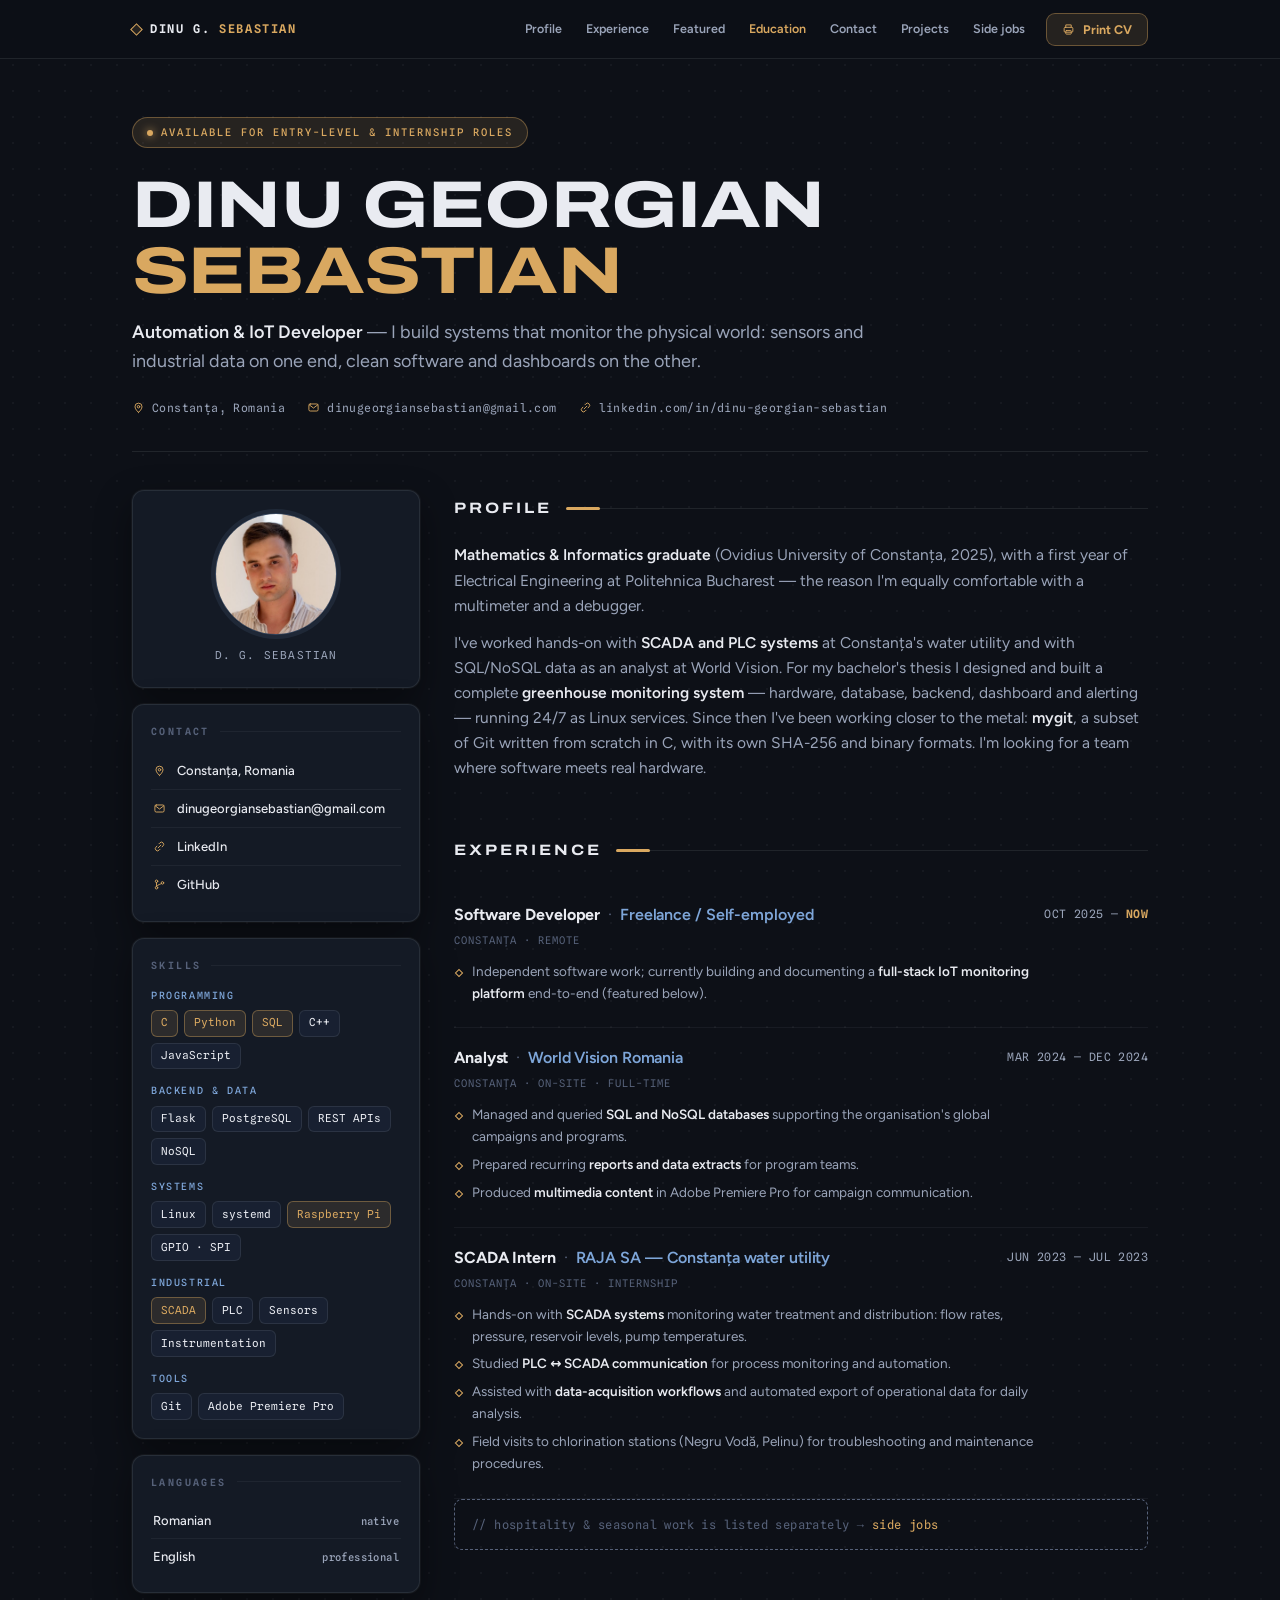
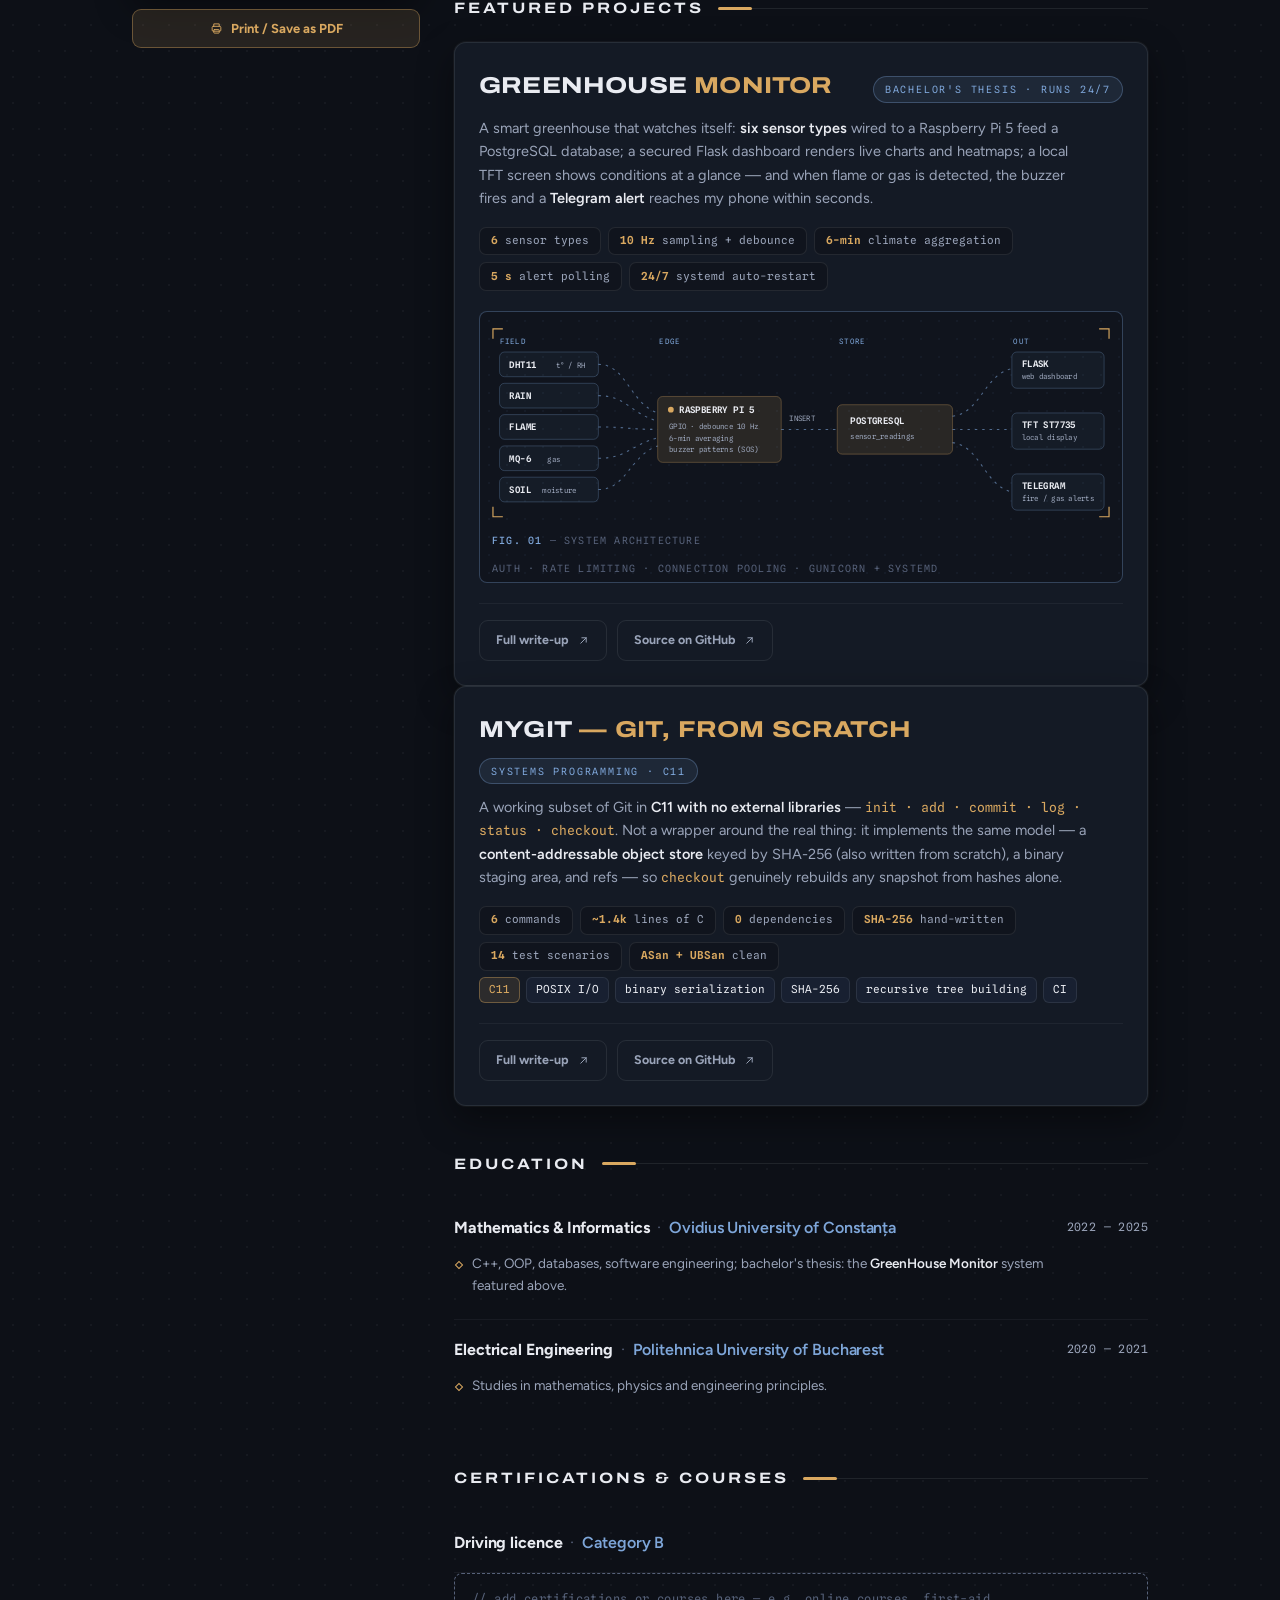
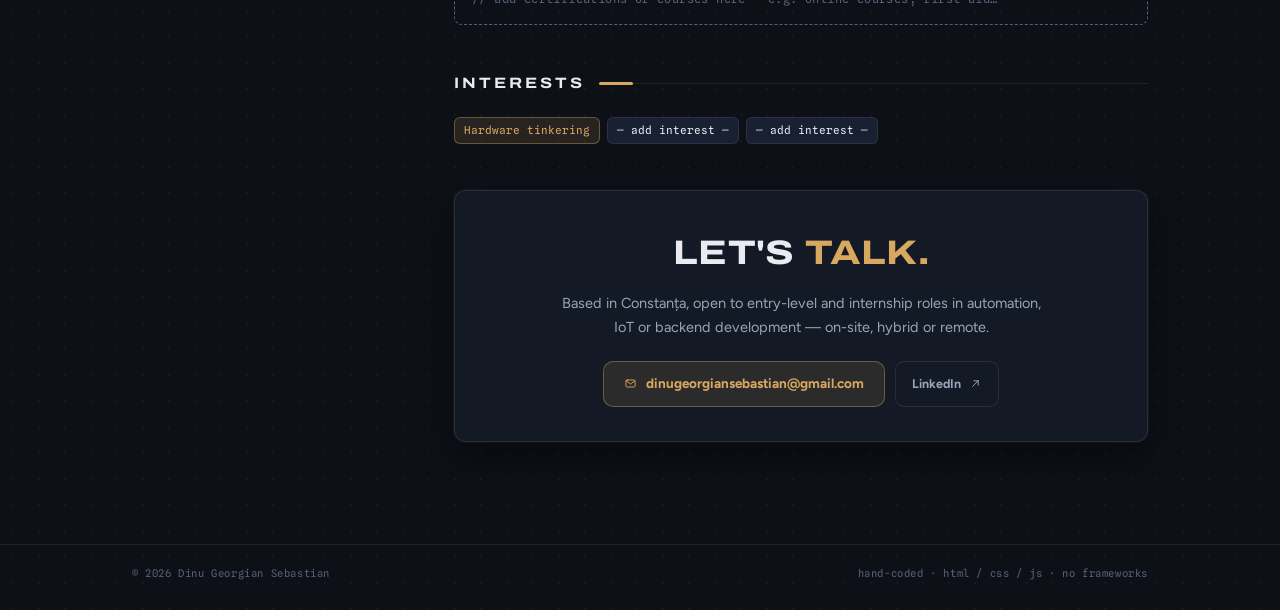
==== index.html @ 1bc7d50e "Add files via upload" ====
<!DOCTYPE html>
<html lang="en">
<head>
<meta charset="UTF-8">
<meta name="viewport" content="width=device-width, initial-scale=1">
<meta name="color-scheme" content="dark">
<title>Dinu Georgian Sebastian — Automation &amp; IoT Developer · CV</title>
<meta name="description" content="CV of Dinu Georgian Sebastian — automation & IoT developer from Constanța, Romania. SCADA, sensors, Python, SQL and C. A greenhouse monitoring system running 24/7 on a Raspberry Pi 5, and a minimal Git implemented from scratch in C.">
<meta property="og:title" content="Dinu Georgian Sebastian — Automation & IoT Developer">
<meta property="og:description" content="SCADA · IoT · Python · SQL · C. A smart greenhouse running 24/7 on a Raspberry Pi 5, and a minimal Git written from scratch in C.">
<meta property="og:type" content="website">

<link rel="icon" type="image/svg+xml" href="assets/favicon.svg">
<link rel="preconnect" href="https://fonts.googleapis.com">
<link rel="preconnect" href="https://fonts.gstatic.com" crossorigin>
<link href="https://fonts.googleapis.com/css2?family=Archivo:wdth,wght@100..125,500..800&family=Figtree:wght@400;500;600;700&family=Spline+Sans+Mono:wght@400;500;600&display=swap" rel="stylesheet">
<link rel="stylesheet" href="css/style.css">
</head>
<body>

<!-- ── SVG icon sprite ── -->
<svg width="0" height="0" style="position:absolute" aria-hidden="true">
  <defs>
    <symbol id="i-pin" viewBox="0 0 24 24" fill="none" stroke="currentColor" stroke-width="1.7" stroke-linecap="round" stroke-linejoin="round">
      <path d="M12 21s-6.5-5.4-6.5-10.3A6.5 6.5 0 0 1 12 4a6.5 6.5 0 0 1 6.5 6.7C18.5 15.6 12 21 12 21z"/><circle cx="12" cy="10.6" r="2.3"/>
    </symbol>
    <symbol id="i-mail" viewBox="0 0 24 24" fill="none" stroke="currentColor" stroke-width="1.7" stroke-linecap="round" stroke-linejoin="round">
      <rect x="3.5" y="5.5" width="17" height="13" rx="2.5"/><path d="M4 7l8 6 8-6"/>
    </symbol>
    <symbol id="i-phone" viewBox="0 0 24 24" fill="none" stroke="currentColor" stroke-width="1.7" stroke-linecap="round" stroke-linejoin="round">
      <path d="M6 3.5h3l1.5 4-2 1.5a12 12 0 0 0 6.5 6.5l1.5-2 4 1.5v3a2 2 0 0 1-2.2 2A16.5 16.5 0 0 1 4 5.7 2 2 0 0 1 6 3.5z"/>
    </symbol>
    <symbol id="i-link" viewBox="0 0 24 24" fill="none" stroke="currentColor" stroke-width="1.7" stroke-linecap="round" stroke-linejoin="round">
      <path d="M9.5 14.5l5-5"/><path d="M11 7l1.8-1.8a4 4 0 0 1 5.7 5.7L16.7 12.7"/><path d="M13 17l-1.8 1.8a4 4 0 0 1-5.7-5.7L7.3 11.3"/>
    </symbol>
    <symbol id="i-git" viewBox="0 0 24 24" fill="none" stroke="currentColor" stroke-width="1.7" stroke-linecap="round" stroke-linejoin="round">
      <circle cx="6.5" cy="6" r="2.3"/><circle cx="6.5" cy="18" r="2.3"/><circle cx="17.5" cy="9" r="2.3"/>
      <path d="M6.5 8.3v7.4"/><path d="M15.4 10.4c-2.4 1.6-6 1.4-7.6 4"/>
    </symbol>
    <symbol id="i-globe" viewBox="0 0 24 24" fill="none" stroke="currentColor" stroke-width="1.7" stroke-linecap="round" stroke-linejoin="round">
      <circle cx="12" cy="12" r="8.5"/><path d="M3.5 12h17"/><path d="M12 3.5c2.6 2.4 3.9 5.3 3.9 8.5s-1.3 6.1-3.9 8.5c-2.6-2.4-3.9-5.3-3.9-8.5s1.3-6.1 3.9-8.5z"/>
    </symbol>
    <symbol id="i-print" viewBox="0 0 24 24" fill="none" stroke="currentColor" stroke-width="1.7" stroke-linecap="round" stroke-linejoin="round">
      <path d="M7 8V3.5h10V8"/><rect x="4" y="8" width="16" height="9" rx="2"/><rect x="7" y="14" width="10" height="6.5" rx="1"/>
    </symbol>
    <symbol id="i-arrow" viewBox="0 0 24 24" fill="none" stroke="currentColor" stroke-width="1.8" stroke-linecap="round" stroke-linejoin="round">
      <path d="M7 17L17 7"/><path d="M9 7h8v8"/>
    </symbol>
  </defs>
</svg>

<!-- ── Topbar ── -->
<header class="topbar">
  <div class="topbar-inner">
    <a class="brand" href="#top" aria-label="Back to top">
      <span class="brand-tick" aria-hidden="true"></span>
      DINU G. <em>SEBASTIAN</em>
    </a>
    <nav class="nav" aria-label="Sections">
      <a href="#profile">Profile</a>
      <a href="#experience">Experience</a>
      <a href="#project">Featured</a>
      <a href="#education">Education</a>
      <a href="#contact">Contact</a>
      <a href="projects.html">Projects</a>
      <a href="side-jobs.html">Side jobs</a>
      <button class="btn-print" data-print title="Print this page or save it as a PDF CV">
        <svg class="icon icon-sm"><use href="#i-print"/></svg> Print CV
      </button>
    </nav>
  </div>
</header>

<div class="wrap" id="top">

  <!-- ── Masthead ── -->
  <section class="masthead">
    <div class="avail"><span class="avail-dot"></span> available for entry-level &amp; internship roles</div>
    <h1>Dinu Georgian<br><span>Sebastian</span></h1>
    <p class="role">
      <strong>Automation &amp; IoT Developer</strong> — I build systems that monitor the
      physical world: sensors and industrial data on one end, clean software and dashboards
      on the other.
    </p>
    <div class="mast-meta">
      <span><svg class="icon icon-sm"><use href="#i-pin"/></svg> Constanța, Romania</span>
      <span><svg class="icon icon-sm"><use href="#i-mail"/></svg> dinugeorgiansebastian@gmail.com</span>
      <span><svg class="icon icon-sm"><use href="#i-link"/></svg> linkedin.com/in/dinu-georgian-sebastian</span>
    </div>
  </section>

  <!-- ── CV grid ── -->
  <div class="cv-grid">

    <!-- ── Rail ── -->
    <aside class="rail">

      <div class="rail-card photo-card">
        <img class="photo" src="assets/photo.jpg" alt="Portrait of Dinu Georgian Sebastian">
        <div class="photo-name">D. G. Sebastian</div>
      </div>

      <div class="rail-card">
        <h3>Contact</h3>
        <div class="c-row"><svg class="icon icon-sm"><use href="#i-pin"/></svg><b>Constanța, Romania</b></div>
        <div class="c-row"><svg class="icon icon-sm"><use href="#i-mail"/></svg><a href="mailto:dinugeorgiansebastian@gmail.com">dinugeorgiansebastian@gmail.com</a></div>
        <!-- Phone kept off the public site on purpose — it's on the PDF CV instead. -->
        <div class="c-row"><svg class="icon icon-sm"><use href="#i-link"/></svg><a href="https://www.linkedin.com/in/dinu-georgian-sebastian-36490a208/" target="_blank" rel="noopener">LinkedIn</a></div>
        <div class="c-row"><svg class="icon icon-sm"><use href="#i-git"/></svg><a href="https://github.com/SebastianGeorgian" target="_blank" rel="noopener">GitHub</a></div>
      </div>

      <div class="rail-card">
        <h3>Skills</h3>
        <div class="skill-group">
          <h4>Programming</h4>
          <div class="tags">
            <span class="tag hi">C</span><span class="tag hi">Python</span>
            <span class="tag hi">SQL</span><span class="tag">C++</span>
            <span class="tag">JavaScript</span>
          </div>
        </div>
        <div class="skill-group">
          <h4>Backend &amp; data</h4>
          <div class="tags">
            <span class="tag">Flask</span><span class="tag">PostgreSQL</span>
            <span class="tag">REST APIs</span><span class="tag">NoSQL</span>
          </div>
        </div>
        <div class="skill-group">
          <h4>Systems</h4>
          <div class="tags">
            <span class="tag">Linux</span><span class="tag">systemd</span>
            <span class="tag hi">Raspberry Pi</span><span class="tag">GPIO · SPI</span>
          </div>
        </div>
        <div class="skill-group">
          <h4>Industrial</h4>
          <div class="tags">
            <span class="tag hi">SCADA</span><span class="tag">PLC</span>
            <span class="tag">Sensors</span><span class="tag">Instrumentation</span>
          </div>
        </div>
        <div class="skill-group">
          <h4>Tools</h4>
          <div class="tags">
            <span class="tag">Git</span><span class="tag">Adobe Premiere Pro</span>
          </div>
        </div>
      </div>

      <div class="rail-card">
        <h3>Languages</h3>
        <div class="lang-row">Romanian <span>native</span></div>
        <div class="lang-row">English <span>professional</span></div>
      </div>

      <button class="btn-print" data-print>
        <svg class="icon icon-sm"><use href="#i-print"/></svg> Print / Save as PDF
      </button>
    </aside>

    <!-- ── Main column ── -->
    <main class="main">

      <!-- Profile -->
      <section id="profile" class="cv-section reveal">
        <div class="sec-head"><h2>Profile</h2><div class="rule"></div></div>
        <div class="profile">
          <p>
            <strong>Mathematics &amp; Informatics graduate</strong> (Ovidius University of
            Constanța, 2025), with a first year of Electrical Engineering at Politehnica
            Bucharest — the reason I'm equally comfortable with a multimeter and a debugger.
          </p>
          <p>
            I've worked hands-on with <strong>SCADA and PLC systems</strong> at Constanța's water
            utility and with SQL/NoSQL data as an analyst at World Vision. For my bachelor's
            thesis I designed and built a complete <strong>greenhouse monitoring system</strong> —
            hardware, database, backend, dashboard and alerting — running 24/7 as Linux
            services. Since then I've been working closer to the metal: <strong>mygit</strong>,
            a subset of Git written from scratch in C, with its own SHA-256 and binary
            formats. I'm looking for a team where software meets real hardware.
          </p>
        </div>
      </section>

      <!-- Experience -->
      <section id="experience" class="cv-section reveal">
        <div class="sec-head"><h2>Experience</h2><div class="rule"></div></div>

        <article class="entry">
          <h3>Software Developer <span class="at">·</span> <span class="org">Freelance / Self-employed</span></h3>
          <div class="when">OCT 2025 — <span class="now">NOW</span></div>
          <div class="meta">Constanța · remote</div>
          <ul>
            <li>Independent software work; currently building and documenting a <strong>full-stack IoT monitoring platform</strong> end-to-end (featured below).</li>
            <!-- TODO: add 1–2 bullets about concrete freelance work: what you delivered, for whom, with what stack -->
          </ul>
        </article>

        <article class="entry">
          <h3>Analyst <span class="at">·</span> <span class="org">World Vision Romania</span></h3>
          <div class="when">MAR 2024 — DEC 2024</div>
          <div class="meta">Constanța · on-site · full-time</div>
          <ul>
            <li>Managed and queried <strong>SQL and NoSQL databases</strong> supporting the organisation's global campaigns and programs.</li>
            <li>Prepared recurring <strong>reports and data extracts</strong> for program teams.</li>
            <li>Produced <strong>multimedia content</strong> in Adobe Premiere Pro for campaign communication.</li>
          </ul>
        </article>

        <article class="entry">
          <h3>SCADA Intern <span class="at">·</span> <span class="org">RAJA SA — Constanța water utility</span></h3>
          <div class="when">JUN 2023 — JUL 2023</div>
          <div class="meta">Constanța · on-site · internship</div>
          <ul>
            <li>Hands-on with <strong>SCADA systems</strong> monitoring water treatment and distribution: flow rates, pressure, reservoir levels, pump temperatures.</li>
            <li>Studied <strong>PLC ↔ SCADA communication</strong> for process monitoring and automation.</li>
            <li>Assisted with <strong>data-acquisition workflows</strong> and automated export of operational data for daily analysis.</li>
            <li>Field visits to chlorination stations (Negru Vodă, Pelinu) for troubleshooting and maintenance procedures.</li>
          </ul>
        </article>

        <div class="slot-row">// hospitality &amp; seasonal work is listed separately → <a href="side-jobs.html">side jobs</a></div>
      </section>

      <!-- Featured projects -->
      <section id="project" class="cv-section reveal">
        <div class="sec-head"><h2>Featured projects</h2><div class="rule"></div></div>

        <div class="project-panel">
          <div class="project-head">
            <h3>Greenhouse <span>Monitor</span></h3>
            <span class="project-kicker">bachelor's thesis · runs 24/7</span>
          </div>

          <p class="desc">
            A smart greenhouse that watches itself: <strong>six sensor types</strong> wired to a
            Raspberry Pi 5 feed a PostgreSQL database; a secured Flask dashboard renders live
            charts and heatmaps; a local TFT screen shows conditions at a glance — and when
            flame or gas is detected, the buzzer fires and a <strong>Telegram alert</strong>
            reaches my phone within seconds.
          </p>

          <div class="stats">
            <span class="stat"><b>6</b> sensor types</span>
            <span class="stat"><b>10 Hz</b> sampling + debounce</span>
            <span class="stat"><b>6-min</b> climate aggregation</span>
            <span class="stat"><b>5 s</b> alert polling</span>
            <span class="stat"><b>24/7</b> systemd auto-restart</span>
          </div>

          <figure class="figure" role="img" aria-label="System architecture: five field sensors feed a Raspberry Pi 5, which writes to PostgreSQL; the database serves a Flask web dashboard, a TFT display and a Telegram alert engine.">
            <svg class="diagram" viewBox="0 0 760 240" xmlns="http://www.w3.org/2000/svg">
              <!-- drafting corner ticks -->
              <path class="tick" d="M6 18 V6 H18"/>
              <path class="tick" d="M742 6 H754 V18"/>
              <path class="tick" d="M6 222 V234 H18"/>
              <path class="tick" d="M742 234 H754 V222"/>

              <!-- field sensors -->
              <text x="14" y="24" class="t-tag">FIELD</text>
              <rect x="14" y="34"  width="120" height="30" class="node"/><text x="26" y="53" class="t-title">DHT11</text><text x="82" y="53" class="t-sub">t° / RH</text>
              <rect x="14" y="72"  width="120" height="30" class="node"/><text x="26" y="91" class="t-title">RAIN</text>
              <rect x="14" y="110" width="120" height="30" class="node"/><text x="26" y="129" class="t-title">FLAME</text>
              <rect x="14" y="148" width="120" height="30" class="node"/><text x="26" y="167" class="t-title">MQ-6</text><text x="72" y="167" class="t-sub">gas</text>
              <rect x="14" y="186" width="120" height="30" class="node"/><text x="26" y="205" class="t-title">SOIL</text><text x="66" y="205" class="t-sub">moisture</text>

              <!-- wires to Pi -->
              <path class="flow" d="M134 49  C 168 49,  172 96, 206 108"/>
              <path class="flow" d="M134 87  C 168 87,  172 108, 206 118"/>
              <path class="flow" d="M134 125 C 168 125, 172 128, 206 128"/>
              <path class="flow" d="M134 163 C 168 163, 172 148, 206 138"/>
              <path class="flow" d="M134 201 C 168 201, 172 160, 206 148"/>

              <!-- Raspberry Pi -->
              <text x="208" y="24" class="t-tag">EDGE</text>
              <rect x="206" y="88" width="150" height="80" class="node node-hi"/>
              <circle cx="222" cy="104" r="3.5" class="pin"/>
              <text x="232" y="108" class="t-title">RASPBERRY PI 5</text>
              <text x="220" y="128" class="t-sub">GPIO · debounce 10 Hz</text>
              <text x="220" y="142" class="t-sub">6-min averaging</text>
              <text x="220" y="156" class="t-sub">buzzer patterns (SOS)</text>

              <!-- Pi -> DB -->
              <path class="flow" d="M356 128 C 388 128, 392 128, 424 128"/>
              <text x="366" y="118" class="t-sub">INSERT</text>

              <!-- PostgreSQL -->
              <text x="426" y="24" class="t-tag">STORE</text>
              <rect x="424" y="98" width="140" height="60" class="node node-hi"/>
              <text x="440" y="122" class="t-title">POSTGRESQL</text>
              <text x="440" y="140" class="t-sub">sensor_readings</text>

              <!-- DB -> outputs -->
              <path class="flow" d="M564 112 C 598 108, 602 62,  636 54"/>
              <path class="flow" d="M564 128 C 598 128, 602 128, 636 128"/>
              <path class="flow" d="M564 144 C 598 148, 602 196, 636 204"/>

              <!-- outputs -->
              <text x="638" y="24" class="t-tag">OUT</text>
              <rect x="636" y="34" width="112" height="44" class="node"/>
              <text x="648" y="52" class="t-title">FLASK</text>
              <text x="648" y="67" class="t-sub">web dashboard</text>

              <rect x="636" y="108" width="112" height="44" class="node"/>
              <text x="648" y="126" class="t-title">TFT ST7735</text>
              <text x="648" y="141" class="t-sub">local display</text>

              <rect x="636" y="182" width="112" height="44" class="node"/>
              <text x="648" y="200" class="t-title">TELEGRAM</text>
              <text x="648" y="215" class="t-sub">fire / gas alerts</text>
            </svg>
            <figcaption class="figcaption">
              <span><b>FIG. 01</b> — system architecture</span>
              <span>auth · rate limiting · connection pooling · gunicorn + systemd</span>
            </figcaption>
          </figure>

          <div class="project-foot">
            <a class="btn-ghost" href="projects.html#greenhouse">Full write-up <svg class="icon icon-sm"><use href="#i-arrow"/></svg></a>
            <!-- TODO: replace # with your real GitHub repo URL once the project is pushed -->
            <a class="btn-ghost" href="https://github.com/SebastianGeorgian" target="_blank" rel="noopener" title="Repo link coming — points to the profile for now">Source on GitHub <svg class="icon icon-sm"><use href="#i-arrow"/></svg></a>
          </div>
        </div>

        <!-- Second project: mygit -->
        <div class="project-panel">
          <div class="project-head">
            <h3>mygit <span>— Git, from scratch</span></h3>
            <span class="project-kicker">systems programming · C11</span>
          </div>

          <p class="desc">
            A working subset of Git in <strong>C11 with no external libraries</strong> —
            <code style="font-family:var(--font-mono);font-size:13px;color:var(--brass);">init · add · commit · log · status · checkout</code>.
            Not a wrapper around the real thing: it implements the same model — a
            <strong>content-addressable object store</strong> keyed by SHA-256 (also written
            from scratch), a binary staging area, and refs — so <code style="font-family:var(--font-mono);font-size:13px;color:var(--brass);">checkout</code>
            genuinely rebuilds any snapshot from hashes alone.
          </p>

          <div class="stats">
            <span class="stat"><b>6</b> commands</span>
            <span class="stat"><b>~1.4k</b> lines of C</span>
            <span class="stat"><b>0</b> dependencies</span>
            <span class="stat"><b>SHA-256</b> hand-written</span>
            <span class="stat"><b>14</b> test scenarios</span>
            <span class="stat"><b>ASan + UBSan</b> clean</span>
          </div>

          <div class="tags" style="margin-top:6px;">
            <span class="tag hi">C11</span><span class="tag">POSIX I/O</span>
            <span class="tag">binary serialization</span><span class="tag">SHA-256</span>
            <span class="tag">recursive tree building</span><span class="tag">CI</span>
          </div>

          <div class="project-foot">
            <a class="btn-ghost" href="projects.html#mygit">Full write-up <svg class="icon icon-sm"><use href="#i-arrow"/></svg></a>
            <!-- TODO: replace with the real repo URL once it's pushed -->
            <a class="btn-ghost" href="https://github.com/SebastianGeorgian" target="_blank" rel="noopener" title="Repo link coming — points to the profile for now">Source on GitHub <svg class="icon icon-sm"><use href="#i-arrow"/></svg></a>
          </div>
        </div>
      </section>

      <!-- Education -->
      <section id="education" class="cv-section reveal">
        <div class="sec-head"><h2>Education</h2><div class="rule"></div></div>

        <article class="entry">
          <h3>Mathematics &amp; Informatics <span class="at">·</span> <span class="org">Ovidius University of Constanța</span></h3>
          <div class="when">2022 — 2025</div>
          <ul>
            <li>C++, OOP, databases, software engineering; bachelor's thesis: the <strong>GreenHouse Monitor</strong> system featured above.</li>
          </ul>
        </article>

        <article class="entry">
          <h3>Electrical Engineering <span class="at">·</span> <span class="org">Politehnica University of Bucharest</span></h3>
          <div class="when">2020 — 2021</div>
          <ul>
            <li>Studies in mathematics, physics and engineering principles.</li>
          </ul>
        </article>
      </section>

      <!-- Extras -->
      <section id="extras" class="cv-section reveal">
        <div class="sec-head"><h2>Certifications &amp; courses</h2><div class="rule"></div></div>
        <article class="entry">
          <h3>Driving licence <span class="at">·</span> <span class="org">Category B</span></h3>
        </article>
        <!-- TODO: add real certifications / courses here, using the same
             <article class="entry"> structure as above. -->
        <div class="slot-row">// add certifications or courses here — e.g. online courses, first-aid…</div>
      </section>

      <section class="cv-section reveal">
        <div class="sec-head"><h2>Interests</h2><div class="rule"></div></div>
        <div class="interests">
          <span class="tag hi">Hardware tinkering</span>
          <!-- TODO: replace these two with your real hobbies -->
          <span class="tag">— add interest —</span>
          <span class="tag">— add interest —</span>
        </div>
      </section>

      <!-- Contact band -->
      <section id="contact" class="cv-section reveal">
        <div class="contact-band">
          <h2>Let's <span>talk.</span></h2>
          <p>
            Based in Constanța, open to entry-level and internship roles in automation, IoT
            or backend development — on-site, hybrid or remote.
          </p>
          <div class="contact-actions">
            <a class="btn-solid" href="mailto:dinugeorgiansebastian@gmail.com"><svg class="icon icon-sm"><use href="#i-mail"/></svg> dinugeorgiansebastian@gmail.com</a>
            <a class="btn-ghost" href="https://www.linkedin.com/in/dinu-georgian-sebastian-36490a208/" target="_blank" rel="noopener">LinkedIn <svg class="icon icon-sm"><use href="#i-arrow"/></svg></a>
          </div>
        </div>
      </section>

    </main>
  </div>
</div>

<footer>
  <div class="foot-inner">
    <span>© <span id="year">2026</span> Dinu Georgian Sebastian</span>
    <span>hand-coded · html / css / js · no frameworks</span>
  </div>
</footer>

<script src="js/main.js"></script>
</body>
</html>
---- css/style.css ----
/* ═══════════════════════════════════════════════════════════
   DINU GEORGIAN SEBASTIAN — CV site · "technical dossier"
   ------------------------------------------------------------
   Type:   Archivo (expanded, masthead & headings)
           Figtree (body)
           Spline Sans Mono (dates, labels, data)
   Color:  ink-slate ground · brass accent · steel-blue lines
   Extra:  @media print turns the page into a clean A4 CV
═══════════════════════════════════════════════════════════ */

:root {
  --bg:       #0d1017;
  --bg2:      #10141d;
  --surface:  #141a25;
  --surface2: #182031;

  --line:        rgba(233, 235, 241, 0.09);
  --line-soft:   rgba(233, 235, 241, 0.05);
  --steel-line:  rgba(126, 166, 217, 0.32);

  --text:   #e9ebf1;
  --muted:  #9aa4b9;
  --faint:  #566179;

  --brass:      #d9a860;
  --brass-soft: rgba(217, 168, 96, 0.12);
  --brass-line: rgba(217, 168, 96, 0.38);
  --steel:      #7ea6d9;
  --steel-soft: rgba(126, 166, 217, 0.10);

  --font-display: 'Archivo', 'Arial Black', sans-serif;
  --font-body:    'Figtree', system-ui, sans-serif;
  --font-mono:    'Spline Sans Mono', ui-monospace, monospace;

  --radius:    12px;
  --radius-sm: 8px;
  --shadow: 0 0 0 1px rgba(233,235,241,0.04), 0 14px 36px rgba(0,0,0,0.42);

  --rail-w: 288px;
}

/* ── Reset & base ───────────────────────────── */
*, *::before, *::after { box-sizing: border-box; margin: 0; padding: 0; }

html { scroll-behavior: smooth; color-scheme: dark; }

body {
  font-family: var(--font-body);
  background: var(--bg);
  color: var(--text);
  line-height: 1.62;
  min-height: 100vh;
  /* drafting-table dot grid, barely there */
  background-image: radial-gradient(rgba(233,235,241,0.045) 1px, transparent 1px);
  background-size: 26px 26px;
  -webkit-font-smoothing: antialiased;
}

::selection { background: var(--brass-soft); color: var(--brass); }
::-webkit-scrollbar { width: 6px; }
::-webkit-scrollbar-track { background: var(--bg); }
::-webkit-scrollbar-thumb { background: var(--faint); border-radius: 99px; }

a { color: var(--brass); text-decoration: none; }
a:hover { text-decoration: underline; text-underline-offset: 3px; }

.icon { width: 16px; height: 16px; display: block; flex-shrink: 0; }
.icon-sm { width: 13px; height: 13px; }

:focus-visible { outline: 2px solid var(--brass); outline-offset: 3px; border-radius: 4px; }

.wrap { max-width: 1060px; margin: 0 auto; padding: 0 22px; }

/* ── Topbar ─────────────────────────────────── */
.topbar {
  position: sticky; top: 0; z-index: 60;
  border-bottom: 1px solid var(--line);
  background: color-mix(in srgb, var(--bg) 85%, transparent);
  backdrop-filter: blur(12px);
}
.topbar-inner {
  max-width: 1060px; margin: 0 auto; padding: 12px 22px;
  display: flex; align-items: center; justify-content: space-between; gap: 14px;
}
.brand {
  font-family: var(--font-mono); font-size: 12px; font-weight: 600;
  letter-spacing: 1.6px; color: var(--text);
  display: inline-flex; align-items: center; gap: 9px;
}
.brand:hover { text-decoration: none; }
.brand-tick {
  width: 9px; height: 9px; border: 1.5px solid var(--brass);
  transform: rotate(45deg); background: var(--brass-soft);
}
.brand em { color: var(--brass); font-style: normal; }

.nav { display: flex; align-items: center; gap: 2px; }
.nav a {
  font-size: 12.5px; font-weight: 600; color: var(--muted);
  padding: 7px 11px; border-radius: 7px; transition: color .15s, background .15s;
}
.nav a:hover { color: var(--brass); background: var(--brass-soft); text-decoration: none; }
.nav a.active { color: var(--brass); }

.btn-print {
  display: inline-flex; align-items: center; gap: 8px;
  font-family: var(--font-body); font-size: 12.5px; font-weight: 700;
  padding: 8px 15px; margin-left: 8px; border-radius: 9px; cursor: pointer;
  color: var(--brass); background: var(--brass-soft);
  border: 1px solid var(--brass-line); transition: background .2s;
}
.btn-print:hover { background: color-mix(in srgb, var(--brass) 20%, transparent); }

/* ── Masthead ───────────────────────────────── */
.masthead { padding: 58px 0 34px; border-bottom: 1px solid var(--line); }

.avail {
  display: inline-flex; align-items: center; gap: 8px;
  font-family: var(--font-mono); font-size: 10.5px; font-weight: 500;
  letter-spacing: 2px; text-transform: uppercase; color: var(--brass);
  border: 1px solid var(--brass-line); background: var(--brass-soft);
  border-radius: 99px; padding: 6px 14px; margin-bottom: 24px;
}
.avail-dot {
  width: 6px; height: 6px; border-radius: 50%;
  background: var(--brass); box-shadow: 0 0 8px var(--brass);
  animation: pulse 2.6s ease-in-out infinite;
}
@keyframes pulse { 0%,100% { opacity: 1 } 50% { opacity: .35 } }

.masthead h1 {
  font-family: var(--font-display);
  font-stretch: 125%;
  font-weight: 750;
  font-size: clamp(38px, 6.6vw, 66px);
  line-height: 1.0;
  letter-spacing: -0.8px;
  text-transform: uppercase;
}
.masthead h1 span { color: var(--brass); }

.masthead .role {
  margin-top: 14px;
  font-size: clamp(15px, 2.2vw, 18px);
  color: var(--muted); max-width: 62ch;
}
.masthead .role strong { color: var(--text); font-weight: 600; }

.mast-meta {
  display: flex; flex-wrap: wrap; gap: 8px 22px; margin-top: 22px;
  font-family: var(--font-mono); font-size: 11.5px; letter-spacing: .4px;
  color: var(--muted);
}
.mast-meta span { display: inline-flex; align-items: center; gap: 7px; }
.mast-meta .icon-sm { color: var(--brass); }

/* ── Two-column CV grid ─────────────────────── */
.cv-grid {
  display: grid;
  grid-template-columns: var(--rail-w) 1fr;
  gap: 34px;
  padding: 38px 0 10px;
  align-items: start;
}

/* ── Rail (left column) ─────────────────────── */
.rail { position: sticky; top: 76px; display: flex; flex-direction: column; gap: 16px; }

.rail-card {
  background: var(--surface);
  border: 1px solid var(--line);
  border-radius: var(--radius);
  box-shadow: var(--shadow);
  padding: 18px;
}
.rail-card h3 {
  font-family: var(--font-mono); font-size: 10px; font-weight: 600;
  letter-spacing: 2.4px; text-transform: uppercase; color: var(--faint);
  margin-bottom: 13px;
  display: flex; align-items: center; gap: 10px;
}
.rail-card h3::after { content: ""; flex: 1; height: 1px; background: var(--line-soft); }

/* photo */
.photo-card { display: flex; flex-direction: column; align-items: center; gap: 12px; padding: 22px 18px; }
.photo {
  width: 122px; height: 122px; border-radius: 50%;
  object-fit: cover;
  border: 1px solid var(--steel-line);
  box-shadow: 0 0 0 4px var(--steel-soft);
}
.photo-slot {
  width: 122px; height: 122px; border-radius: 50%;
  border: 1.5px dashed var(--faint);
  display: grid; place-items: center;
  font-family: var(--font-mono); font-size: 10px; letter-spacing: 2px;
  color: var(--faint); text-transform: uppercase; text-align: center;
}
.photo-name {
  font-family: var(--font-mono); font-size: 11px; letter-spacing: 1.2px;
  color: var(--muted); text-transform: uppercase; text-align: center;
}

/* contact rows */
.c-row {
  display: flex; align-items: center; gap: 11px;
  padding: 8px 2px; border-bottom: 1px solid var(--line-soft);
  font-size: 13px; color: var(--muted); min-width: 0;
}
.c-row:last-child { border-bottom: none; }
.c-row .icon-sm { color: var(--brass); }
.c-row a, .c-row b {
  color: var(--text); font-weight: 500;
  overflow: hidden; text-overflow: ellipsis; white-space: nowrap;
}
.c-row a:hover { color: var(--brass); }

/* skill groups */
.skill-group { margin-bottom: 13px; }
.skill-group:last-child { margin-bottom: 0; }
.skill-group h4 {
  font-family: var(--font-mono); font-size: 10px; font-weight: 500;
  letter-spacing: 1.6px; text-transform: uppercase; color: var(--steel);
  margin-bottom: 7px;
}
.tags { display: flex; flex-wrap: wrap; gap: 6px; }
.tag {
  font-family: var(--font-mono); font-size: 11px; color: var(--text);
  border: 1px solid var(--line); background: var(--surface2);
  border-radius: 6px; padding: 3.5px 9px;
}
.tag.hi { border-color: var(--brass-line); color: var(--brass); background: var(--brass-soft); }

/* languages */
.lang-row {
  display: flex; justify-content: space-between; align-items: baseline;
  padding: 7px 2px; border-bottom: 1px solid var(--line-soft);
  font-size: 13px; color: var(--text); font-weight: 500;
}
.lang-row:last-child { border-bottom: none; }
.lang-row span { font-family: var(--font-mono); font-size: 10.5px; color: var(--muted); letter-spacing: .4px; }

.rail .btn-print { width: 100%; justify-content: center; margin: 0; padding: 11px; font-size: 13px; }

/* ── Main column ────────────────────────────── */
.main { min-width: 0; }

.cv-section { padding: 6px 0 40px; scroll-margin-top: 80px; }

.sec-head {
  display: flex; align-items: center; gap: 14px; margin-bottom: 22px;
}
.sec-head h2 {
  font-family: var(--font-display); font-stretch: 118%;
  font-size: 15px; font-weight: 700;
  letter-spacing: 3px; text-transform: uppercase;
  color: var(--text); white-space: nowrap;
}
.sec-head .rule { flex: 1; height: 1px; background: var(--line); position: relative; }
.sec-head .rule::before {
  content: ""; position: absolute; left: 0; top: -1px;
  width: 34px; height: 3px; background: var(--brass); border-radius: 2px;
}

/* profile */
.profile p { color: var(--muted); font-size: 15.5px; max-width: 70ch; margin-bottom: 12px; }
.profile p strong { color: var(--text); font-weight: 600; }

/* experience / education entries */
.entry {
  display: grid; grid-template-columns: 1fr auto; gap: 4px 18px;
  padding: 17px 0; border-bottom: 1px solid var(--line-soft);
}
.entry:last-child { border-bottom: none; }
.entry h3 { font-size: 16px; font-weight: 700; letter-spacing: -.1px; grid-column: 1; }
.entry h3 .org { color: var(--steel); font-weight: 600; }
.entry h3 .at { color: var(--faint); font-weight: 400; padding: 0 4px; }
.entry .when {
  grid-column: 2; grid-row: 1;
  font-family: var(--font-mono); font-size: 11.5px; color: var(--muted);
  letter-spacing: .4px; white-space: nowrap; padding-top: 3px; text-align: right;
}
.entry .when .now { color: var(--brass); font-weight: 600; }
.entry .meta {
  grid-column: 1 / -1;
  font-family: var(--font-mono); font-size: 10.5px; color: var(--faint);
  letter-spacing: 1px; text-transform: uppercase;
}
.entry ul { grid-column: 1 / -1; list-style: none; margin-top: 8px; }
.entry ul li {
  position: relative; padding-left: 18px; margin-bottom: 6px;
  color: var(--muted); font-size: 13.5px; max-width: 66ch;
}
.entry ul li::before {
  content: ""; position: absolute; left: 2px; top: 9px;
  width: 6px; height: 6px; border: 1.2px solid var(--brass);
  transform: rotate(45deg);
}
.entry ul li strong { color: var(--text); font-weight: 600; }

/* ── Featured project panel ─────────────────── */
.project-panel {
  background: var(--surface);
  border: 1px solid var(--line);
  border-radius: var(--radius);
  box-shadow: var(--shadow);
  padding: 24px;
  overflow: hidden;
}
.project-head { display: flex; flex-wrap: wrap; align-items: baseline; justify-content: space-between; gap: 10px 14px; }
.project-head h3 {
  font-family: var(--font-display); font-stretch: 120%;
  font-size: 23px; font-weight: 750; letter-spacing: .2px; text-transform: uppercase;
}
.project-head h3 span { color: var(--brass); }
.project-kicker {
  font-family: var(--font-mono); font-size: 10px; letter-spacing: 1.8px;
  text-transform: uppercase; color: var(--steel);
  border: 1px solid var(--steel-line); background: var(--steel-soft);
  padding: 4px 11px; border-radius: 99px;
}
.project-panel .desc { color: var(--muted); font-size: 14.5px; max-width: 68ch; margin-top: 12px; }
.project-panel .desc strong { color: var(--text); font-weight: 600; }

.stats { display: flex; flex-wrap: wrap; gap: 7px; margin-top: 16px; }
.stat {
  font-family: var(--font-mono); font-size: 11px; color: var(--muted);
  border: 1px solid var(--line); background: var(--bg2);
  border-radius: 7px; padding: 4.5px 11px;
}
.stat b { color: var(--brass); font-weight: 600; }

/* blueprint figure */
.figure {
  margin-top: 20px;
  border: 1px solid var(--steel-line);
  border-radius: var(--radius-sm);
  background:
    radial-gradient(rgba(126,166,217,0.05) 1px, transparent 1px),
    var(--bg2);
  background-size: 18px 18px;
  padding: 12px 8px 6px;
  overflow-x: auto;
}
.diagram { display: block; width: 100%; min-width: 620px; height: auto; }
.diagram .node   { fill: rgba(126,166,217,0.05); stroke: var(--steel-line); stroke-width: 1; rx: 6; }
.diagram .node-hi{ stroke: var(--brass-line); fill: var(--brass-soft); }
.diagram .t-title{ font-family: var(--font-mono); font-size: 11px; font-weight: 600; fill: var(--text); letter-spacing: .5px; }
.diagram .t-sub  { font-family: var(--font-mono); font-size: 9px;  fill: var(--muted); letter-spacing: .3px; }
.diagram .t-tag  { font-family: var(--font-mono); font-size: 9px;  fill: var(--steel); letter-spacing: 1.6px; }
.diagram .flow   { stroke: rgba(126,166,217,0.6); stroke-width: 1.3; fill: none; stroke-dasharray: 3 6; animation: flow 1.7s linear infinite; }
.diagram .tick   { stroke: var(--brass); stroke-width: 1.4; fill: none; }
.diagram .pin    { fill: var(--brass); }
@keyframes flow { to { stroke-dashoffset: -18; } }

.figcaption {
  display: flex; justify-content: space-between; gap: 12px; flex-wrap: wrap;
  margin-top: 10px; padding: 0 4px;
  font-family: var(--font-mono); font-size: 10px; letter-spacing: 1.2px;
  text-transform: uppercase; color: var(--faint);
}
.figcaption b { color: var(--steel); font-weight: 500; }

.project-foot {
  display: flex; flex-wrap: wrap; align-items: center; gap: 10px;
  margin-top: 20px; padding-top: 16px; border-top: 1px solid var(--line-soft);
}
.btn-ghost {
  display: inline-flex; align-items: center; gap: 8px;
  font-size: 12.5px; font-weight: 700; padding: 9px 16px;
  border-radius: 9px; border: 1px solid var(--line);
  color: var(--muted); background: transparent; transition: all .2s;
}
.btn-ghost:hover { border-color: var(--brass-line); color: var(--brass); background: var(--brass-soft); text-decoration: none; }
.project-foot .note { margin-left: auto; font-family: var(--font-mono); font-size: 10.5px; color: var(--faint); letter-spacing: .5px; }

/* ── Extras: certifications & interests ─────── */
.slot-row {
  border: 1.5px dashed var(--faint);
  border-radius: var(--radius-sm);
  padding: 15px 17px;
  font-family: var(--font-mono); font-size: 12px; color: var(--faint);
  letter-spacing: .4px;
}
.interests { display: flex; flex-wrap: wrap; gap: 7px; }

/* ── Contact band ───────────────────────────── */
.contact-band {
  background: var(--surface);
  border: 1px solid var(--line);
  border-radius: var(--radius);
  box-shadow: var(--shadow);
  padding: 34px 28px;
  text-align: center;
  margin-bottom: 8px;
}
.contact-band h2 {
  font-family: var(--font-display); font-stretch: 122%;
  font-size: clamp(24px, 4.4vw, 34px); font-weight: 750;
  letter-spacing: .4px; text-transform: uppercase;
}
.contact-band h2 span { color: var(--brass); }
.contact-band p { color: var(--muted); font-size: 14.5px; max-width: 54ch; margin: 12px auto 0; }
.contact-actions { display: flex; flex-wrap: wrap; justify-content: center; gap: 10px; margin-top: 22px; }
.btn-solid {
  display: inline-flex; align-items: center; gap: 9px;
  font-size: 13.5px; font-weight: 700; padding: 11px 20px;
  border-radius: 10px; border: 1px solid var(--brass-line);
  color: var(--brass); background: var(--brass-soft); transition: background .2s;
}
.btn-solid:hover { background: color-mix(in srgb, var(--brass) 20%, transparent); text-decoration: none; }

/* ── Footer ─────────────────────────────────── */
footer { border-top: 1px solid var(--line); margin-top: 44px; }
.foot-inner {
  max-width: 1060px; margin: 0 auto; padding: 20px 22px 28px;
  display: flex; flex-wrap: wrap; justify-content: space-between; gap: 10px;
  font-family: var(--font-mono); font-size: 10.5px; letter-spacing: .6px;
  color: var(--faint);
}
.foot-inner a { color: var(--muted); }

/* ── Reveal on scroll ───────────────────────── */
.reveal { opacity: 0; transform: translateY(14px); transition: opacity .5s ease, transform .5s ease; }
.reveal.in { opacity: 1; transform: none; }

/* ── Reduced motion ─────────────────────────── */
@media (prefers-reduced-motion: reduce) {
  html { scroll-behavior: auto; }
  *, *::before, *::after {
    animation-duration: .01ms !important;
    animation-iteration-count: 1 !important;
    transition-duration: .01ms !important;
  }
  .reveal { opacity: 1; transform: none; }
}

/* ── Responsive ─────────────────────────────── */
@media (max-width: 900px) {
  .cv-grid { grid-template-columns: 1fr; gap: 22px; }
  .rail { position: static; }
  .nav a { display: none; }
}
@media (max-width: 560px) {
  .masthead { padding: 42px 0 26px; }
  .entry { grid-template-columns: 1fr; }
  .entry .when { grid-column: 1; grid-row: auto; text-align: left; padding-top: 0; }
  .project-panel { padding: 18px 15px; }
  .contact-band { padding: 26px 16px; }
}

/* ═══════════════════════════════════════════════
   PRINT — the page becomes a clean A4 CV
═══════════════════════════════════════════════ */
@page { margin: 13mm 14mm; }

@media print {
  :root {
    --bg: #ffffff; --bg2: #ffffff;
    --surface: #ffffff; --surface2: #f4f5f7;
    --line: #d4d7dd; --line-soft: #e4e6ea;
    --steel-line: #9db4d2;
    --text: #14181f; --muted: #3f4757; --faint: #6d7686;
    --brass: #8a6420; --brass-soft: #f6efe1; --brass-line: #c9a45e;
    --steel: #2e5d94; --steel-soft: #eef3f9;
    --shadow: none;
  }

  html { scroll-behavior: auto; }
  body { background-image: none; font-size: 12px; line-height: 1.5; }

  .topbar, .btn-print, .contact-band, .reveal { transition: none; }
  .topbar, .rail .btn-print, .contact-actions, .project-foot .btn-ghost, footer .foot-inner span:last-child { display: none !important; }
  .reveal { opacity: 1 !important; transform: none !important; }

  .masthead { padding: 0 0 14px; }
  .masthead h1 { font-size: 30px; }
  .masthead .role { font-size: 13px; margin-top: 8px; }
  .avail { border-color: var(--brass-line); }

  .cv-grid { grid-template-columns: 236px 1fr; gap: 22px; padding: 18px 0 0; }
  .rail { position: static; gap: 10px; }
  .rail-card { padding: 12px 14px; box-shadow: none; break-inside: avoid; }
  .photo-slot { display: none; }
  .photo { width: 92px; height: 92px; box-shadow: none; }

  .cv-section { padding: 4px 0 18px; break-inside: auto; }
  .entry { break-inside: avoid; padding: 11px 0; }
  .project-panel { box-shadow: none; break-inside: avoid; padding: 14px; }
  .figure { background: #fff; }
  .diagram .flow { animation: none; stroke: #7d97b8; }

  .contact-band { display: none; }
  a { color: var(--text); text-decoration: none; }
  .c-row a { color: var(--text); }
}
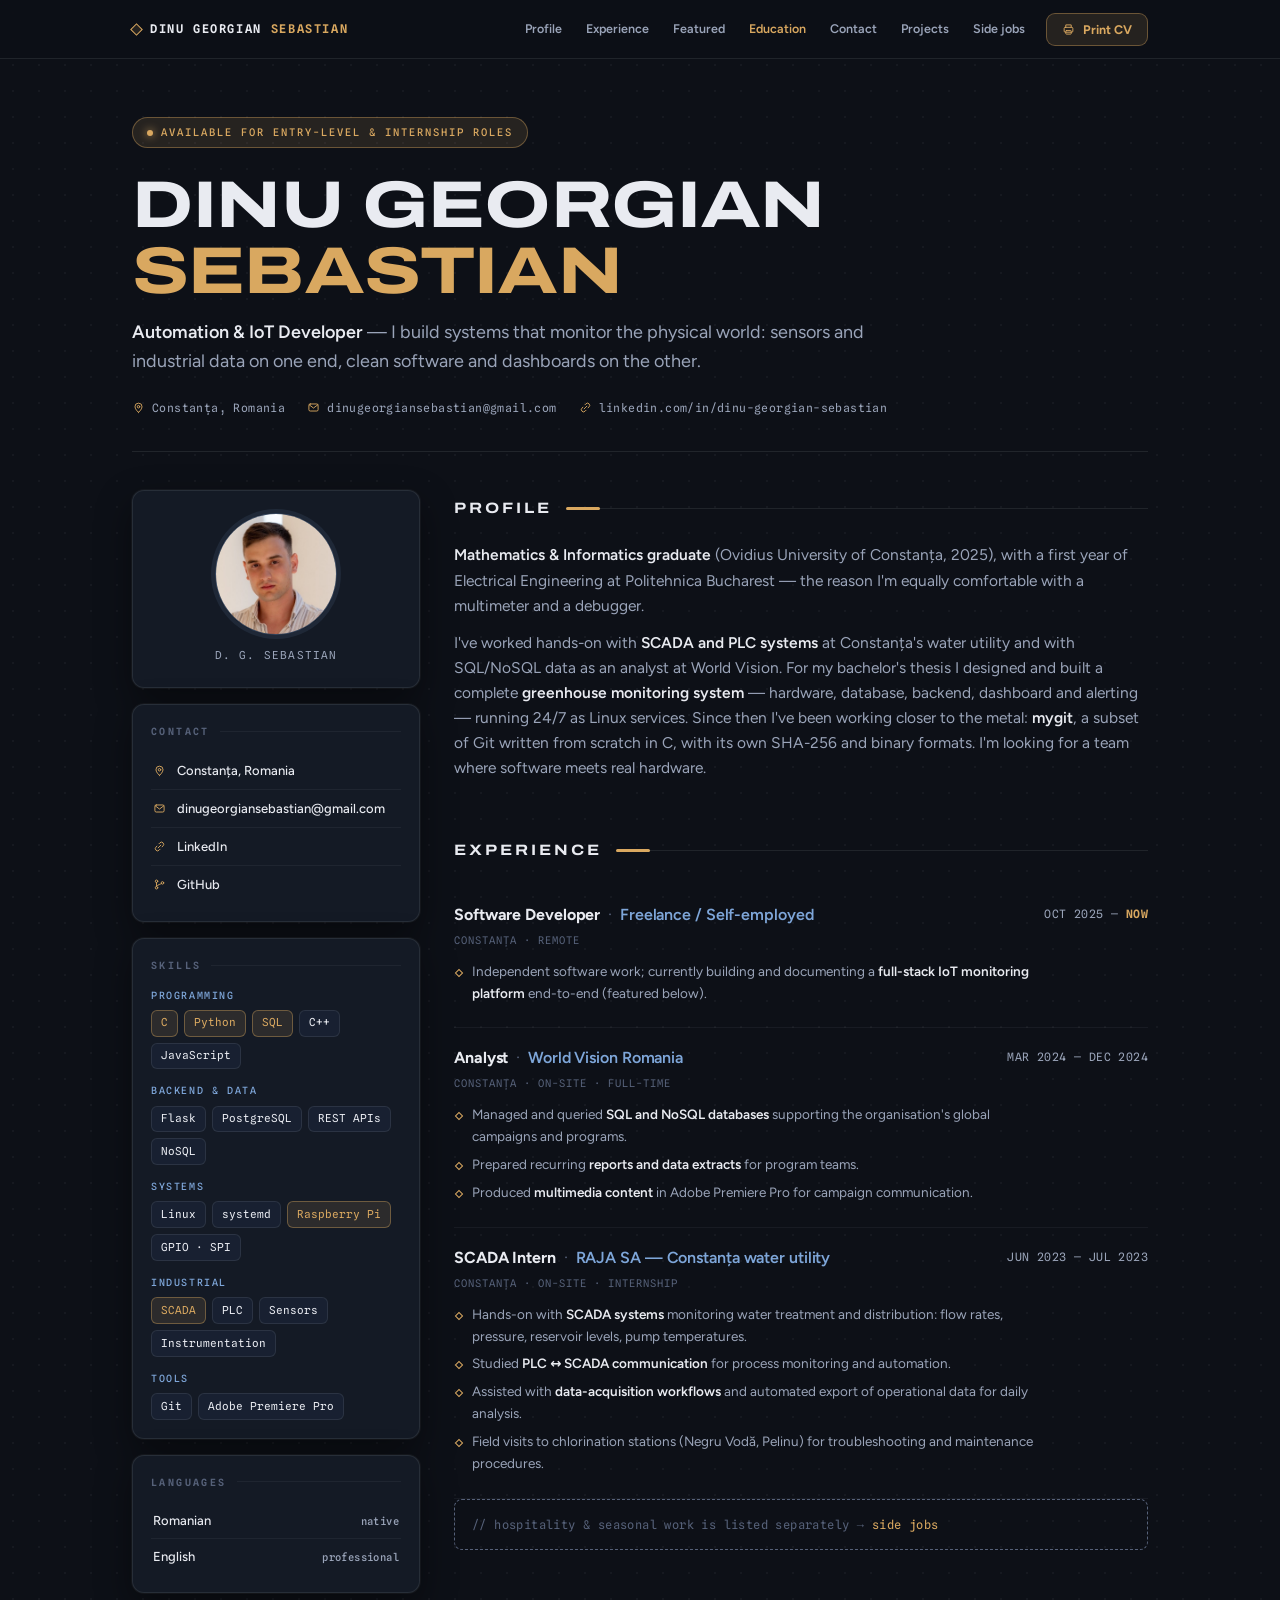
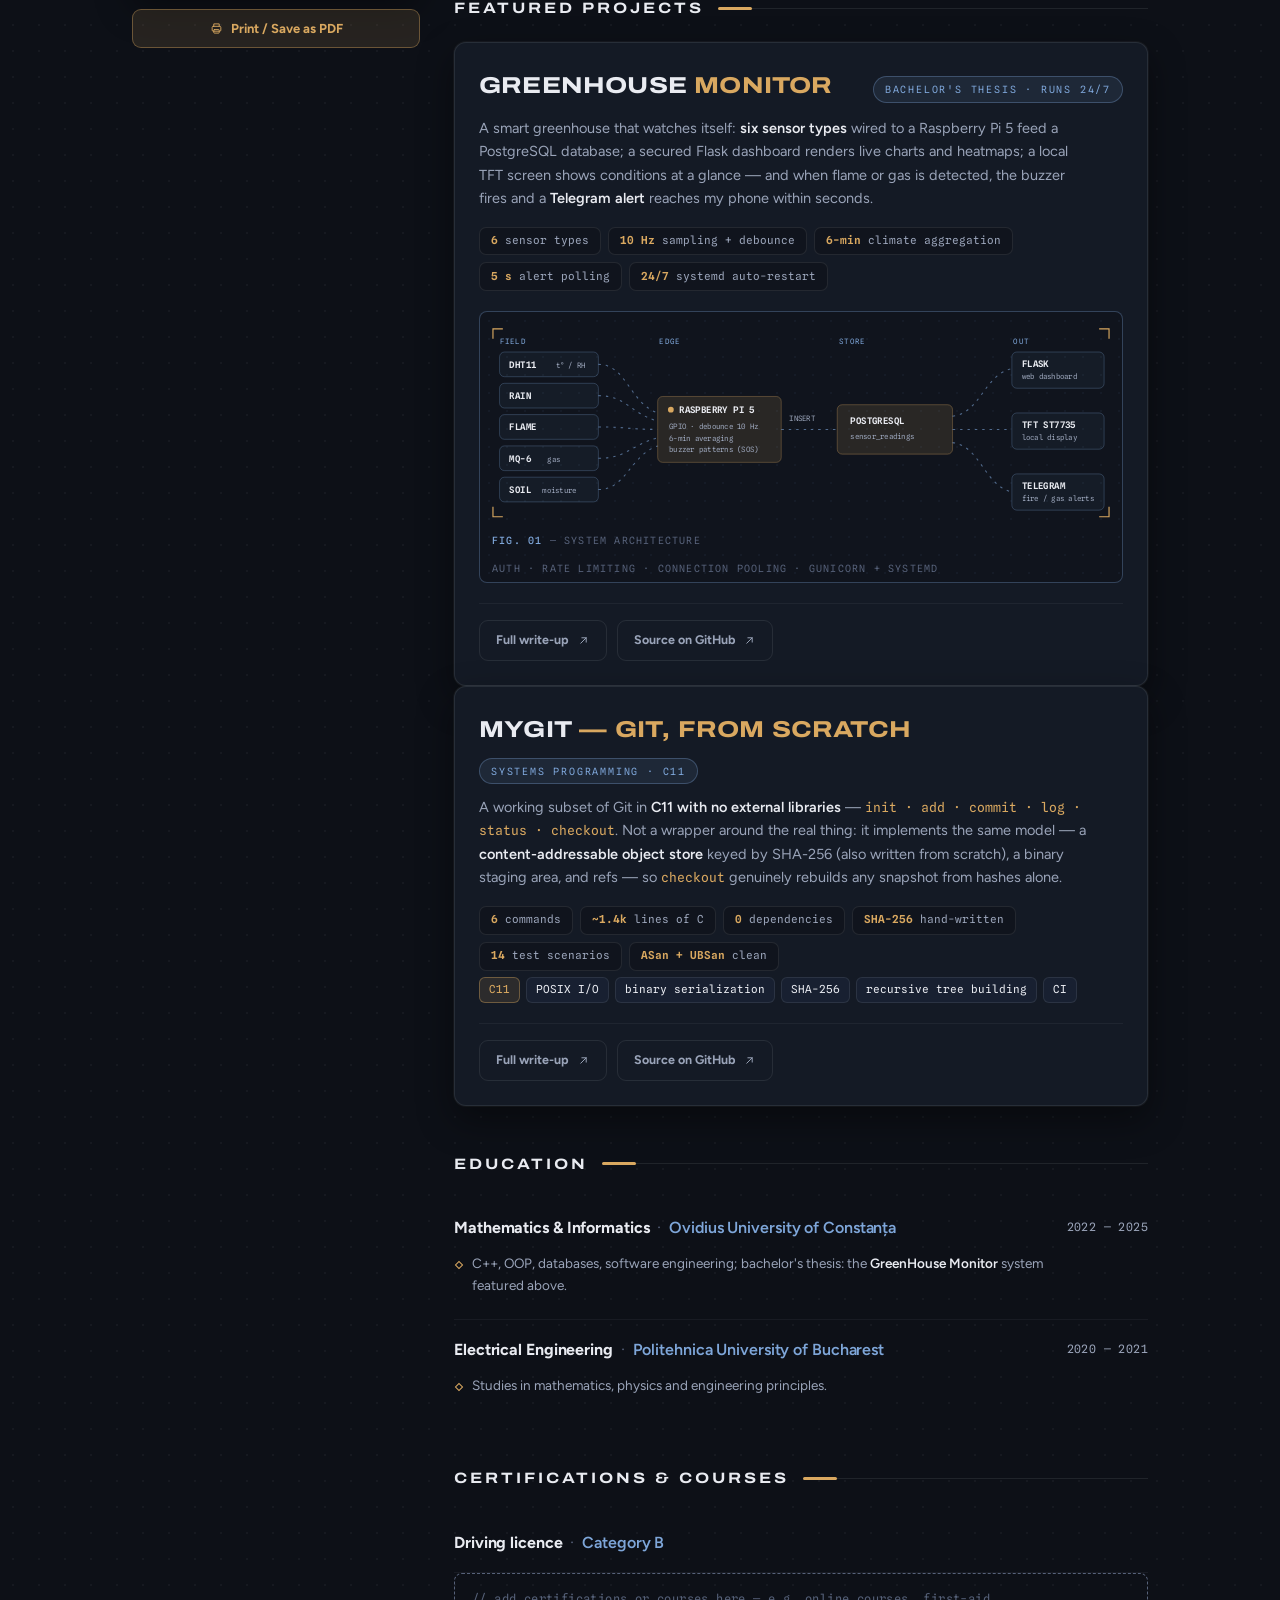
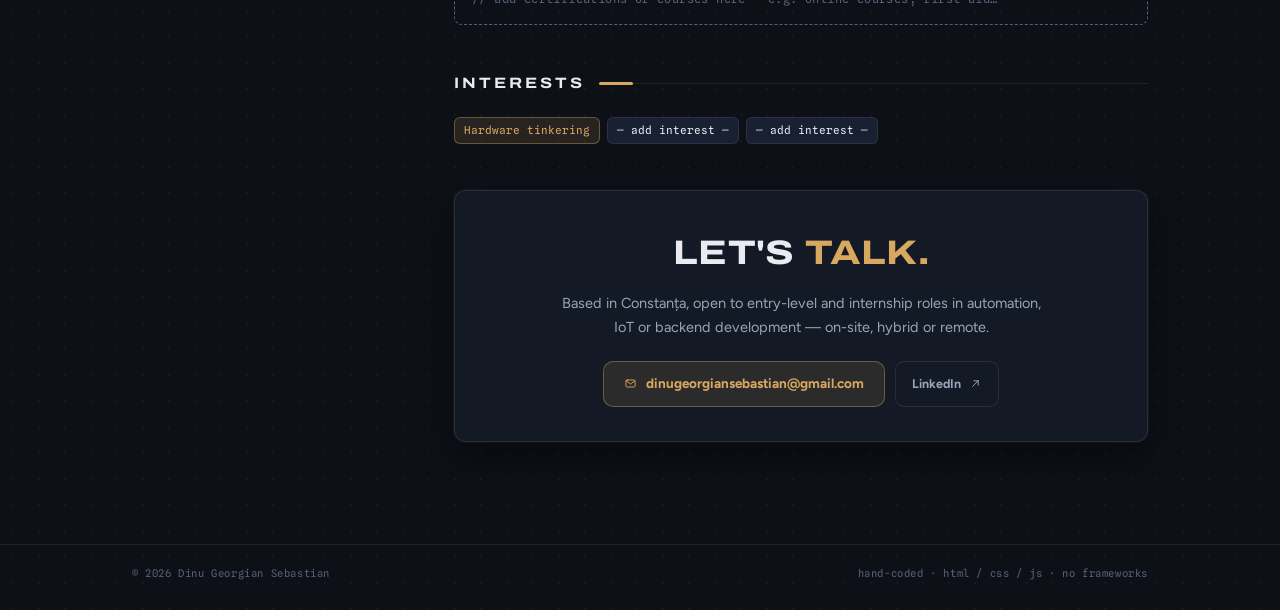
==== commit 87c5e0cb: "Something" ====
--- a/index.html
+++ b/index.html
@@ -54,7 +54,7 @@
   <div class="topbar-inner">
     <a class="brand" href="#top" aria-label="Back to top">
       <span class="brand-tick" aria-hidden="true"></span>
-      DINU G. <em>SEBASTIAN</em>
+      DINU GEORGIAN <em>SEBASTIAN</em>
     </a>
     <nav class="nav" aria-label="Sections">
       <a href="#profile">Profile</a>
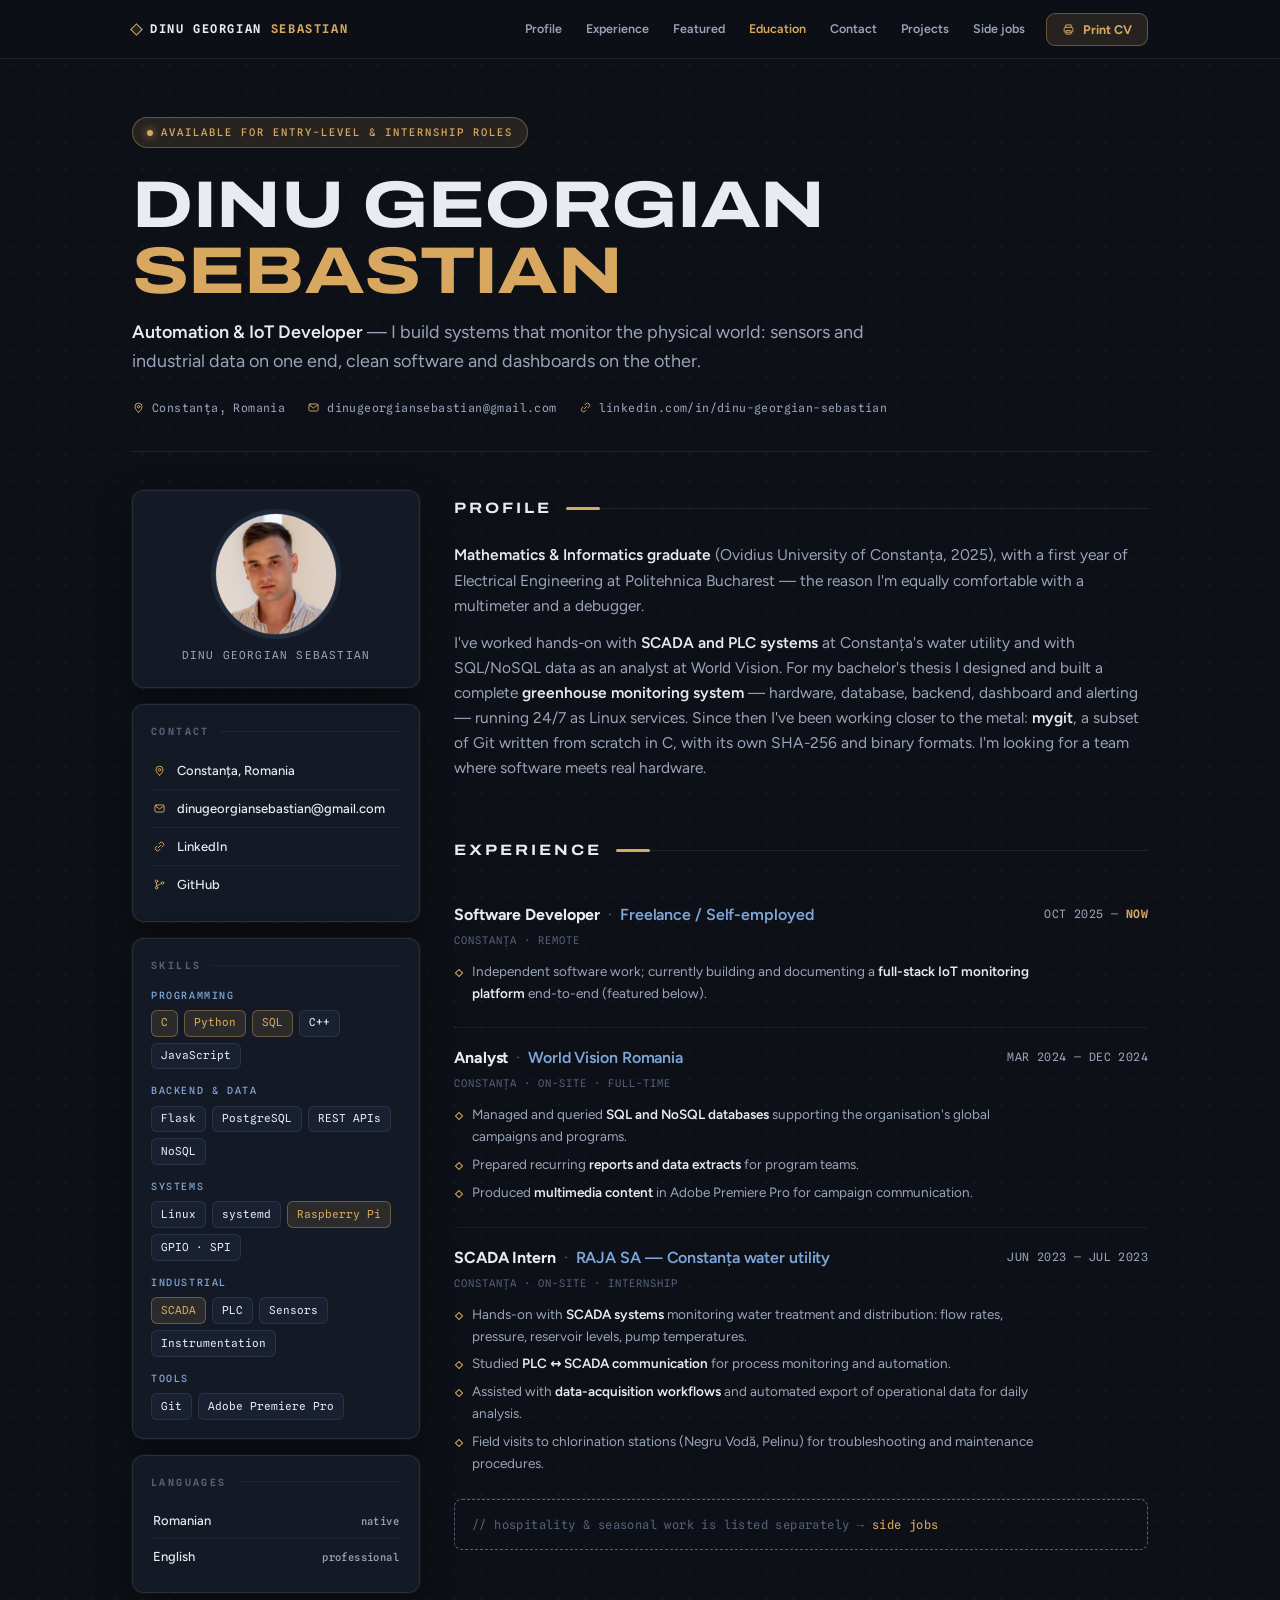
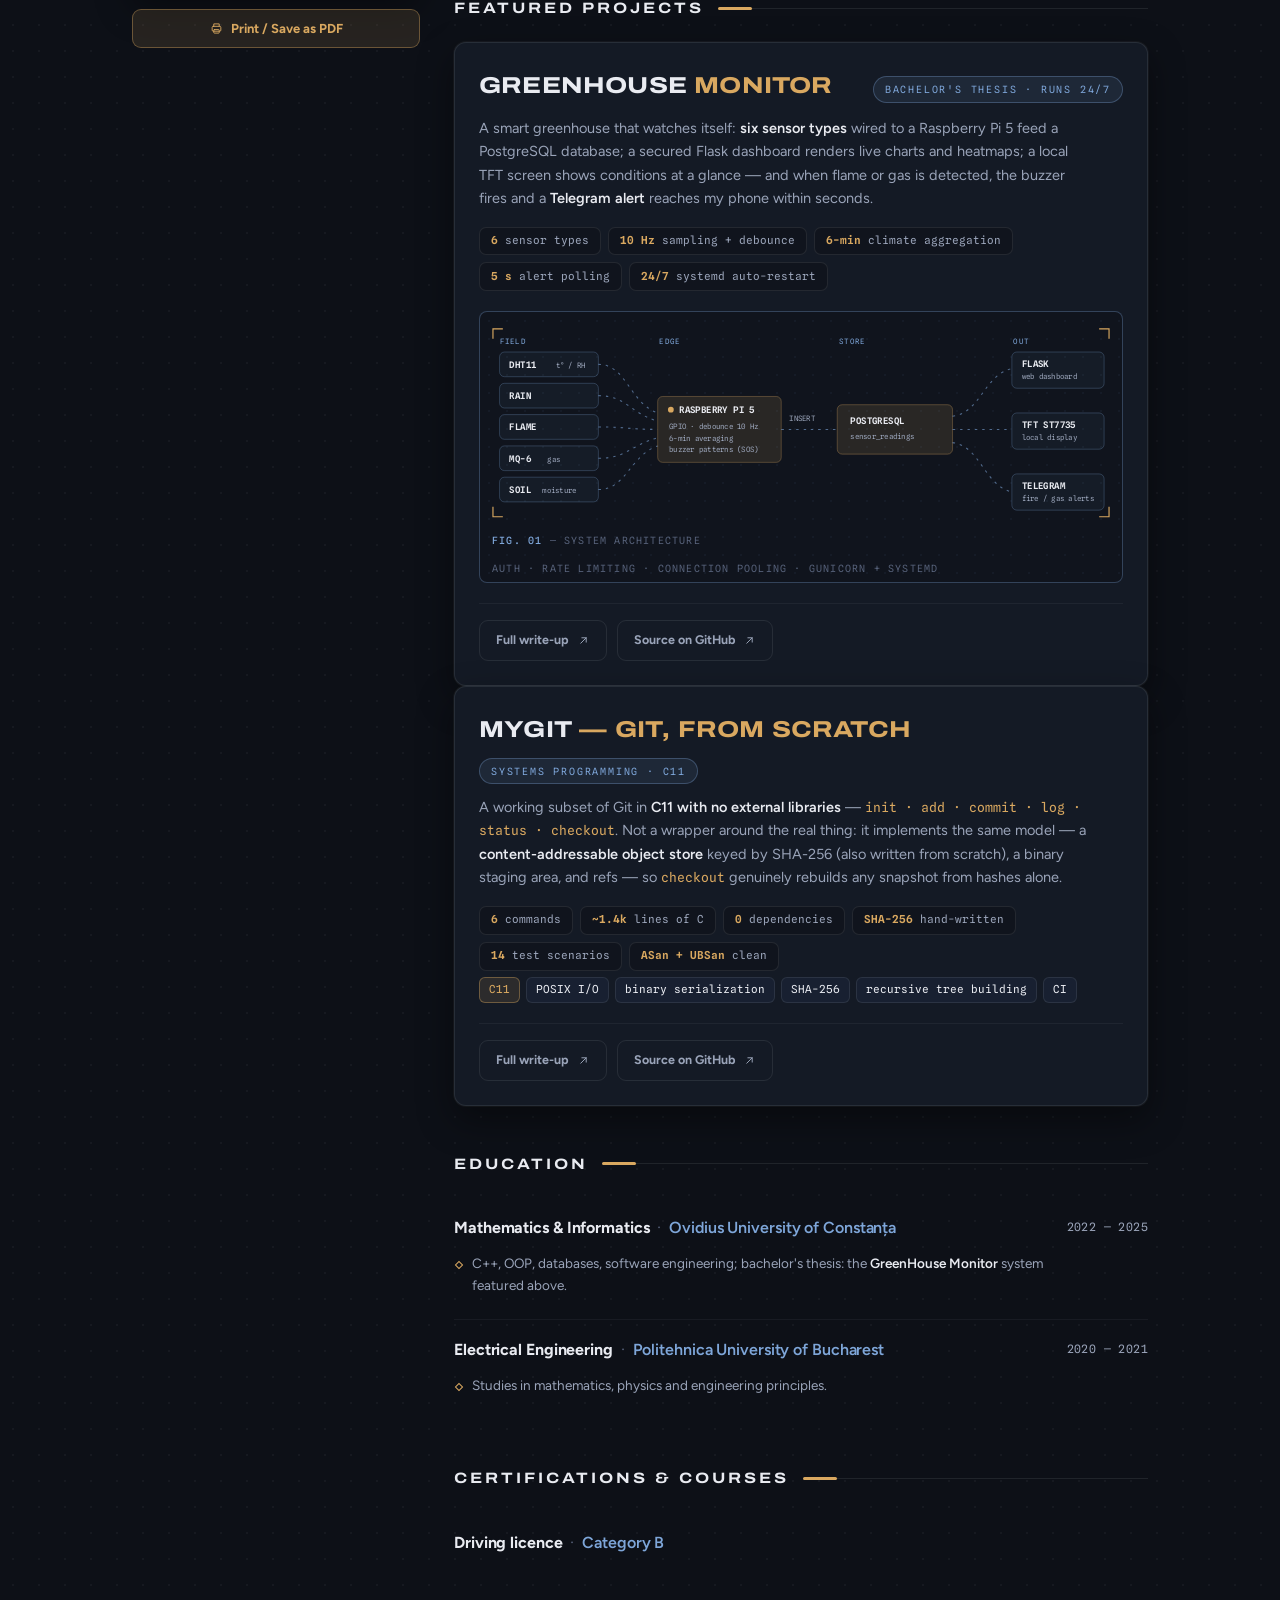
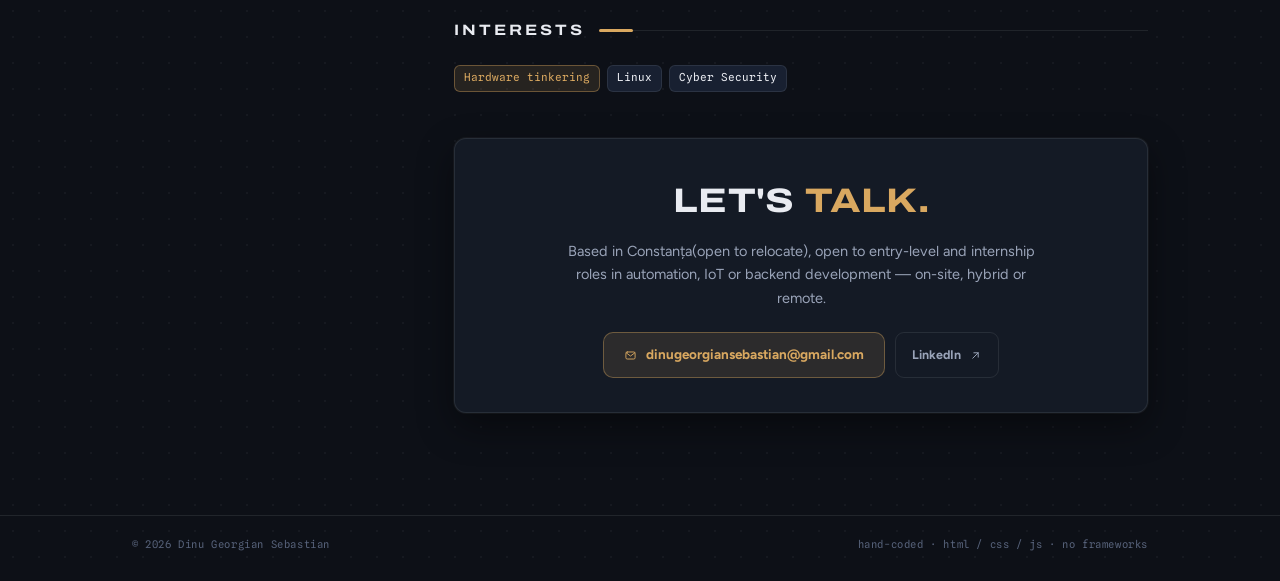
==== commit 7560c22f: "Revise personal details and interests in index.html Updated the name display, added interests, and m" ====
--- a/index.html
+++ b/index.html
@@ -97,14 +97,13 @@
 
       <div class="rail-card photo-card">
         <img class="photo" src="assets/photo.jpg" alt="Portrait of Dinu Georgian Sebastian">
-        <div class="photo-name">D. G. Sebastian</div>
+        <div class="photo-name">Dinu Georgian Sebastian</div>
       </div>
 
       <div class="rail-card">
         <h3>Contact</h3>
         <div class="c-row"><svg class="icon icon-sm"><use href="#i-pin"/></svg><b>Constanța, Romania</b></div>
         <div class="c-row"><svg class="icon icon-sm"><use href="#i-mail"/></svg><a href="mailto:dinugeorgiansebastian@gmail.com">dinugeorgiansebastian@gmail.com</a></div>
-        <!-- Phone kept off the public site on purpose — it's on the PDF CV instead. -->
         <div class="c-row"><svg class="icon icon-sm"><use href="#i-link"/></svg><a href="https://www.linkedin.com/in/dinu-georgian-sebastian-36490a208/" target="_blank" rel="noopener">LinkedIn</a></div>
         <div class="c-row"><svg class="icon icon-sm"><use href="#i-git"/></svg><a href="https://github.com/SebastianGeorgian" target="_blank" rel="noopener">GitHub</a></div>
       </div>
@@ -159,7 +158,6 @@
       </button>
     </aside>
 
-    <!-- ── Main column ── -->
     <main class="main">
 
       <!-- Profile -->
@@ -356,7 +354,6 @@
 
           <div class="project-foot">
             <a class="btn-ghost" href="projects.html#mygit">Full write-up <svg class="icon icon-sm"><use href="#i-arrow"/></svg></a>
-            <!-- TODO: replace with the real repo URL once it's pushed -->
             <a class="btn-ghost" href="https://github.com/SebastianGeorgian" target="_blank" rel="noopener" title="Repo link coming — points to the profile for now">Source on GitHub <svg class="icon icon-sm"><use href="#i-arrow"/></svg></a>
           </div>
         </div>
@@ -389,18 +386,16 @@
         <article class="entry">
           <h3>Driving licence <span class="at">·</span> <span class="org">Category B</span></h3>
         </article>
-        <!-- TODO: add real certifications / courses here, using the same
-             <article class="entry"> structure as above. -->
-        <div class="slot-row">// add certifications or courses here — e.g. online courses, first-aid…</div>
+        <!-- <div class="slot-row">// certifications next</div> -->
+      
       </section>
 
       <section class="cv-section reveal">
         <div class="sec-head"><h2>Interests</h2><div class="rule"></div></div>
         <div class="interests">
           <span class="tag hi">Hardware tinkering</span>
-          <!-- TODO: replace these two with your real hobbies -->
-          <span class="tag">— add interest —</span>
-          <span class="tag">— add interest —</span>
+          <span class="tag">Linux</span>
+          <span class="tag">Cyber Security</span>
         </div>
       </section>
 
@@ -409,7 +404,7 @@
         <div class="contact-band">
           <h2>Let's <span>talk.</span></h2>
           <p>
-            Based in Constanța, open to entry-level and internship roles in automation, IoT
+            Based in Constanța(open to relocate), open to entry-level and internship roles in automation, IoT
             or backend development — on-site, hybrid or remote.
           </p>
           <div class="contact-actions">
